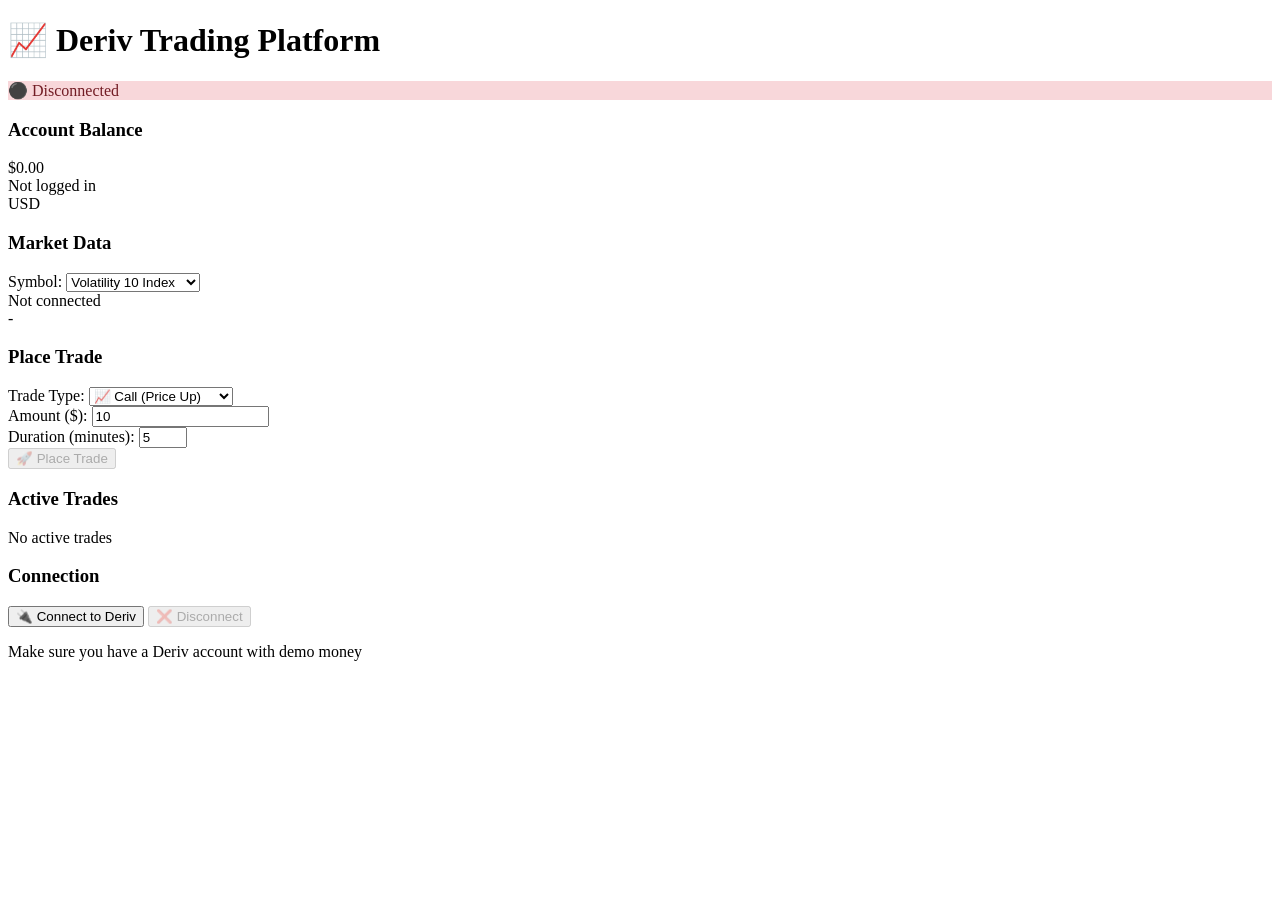
==== index.html @ 1d4ef601 "Create index.html" ====
<!DOCTYPE html>
<html lang="en">
<head>
    <meta charset="UTF-8">
    <meta name="viewport" content="width=device-width, initial-scale=1.0">
    <title>Deriv Trading Platform</title>
    <link rel="stylesheet" href="style.css">
</head>
<body>
    <div class="container">
        <!-- Header -->
        <header>
            <h1>📈 Deriv Trading Platform</h1>
            <div class="connection-status" id="connectionStatus">
                ⚫ Disconnected
            </div>
        </header>

        <!-- Dashboard -->
        <div class="dashboard">
            <!-- Account Info -->
            <div class="card account-card">
                <h3>Account Balance</h3>
                <div class="balance" id="balance">$0.00</div>
                <div class="account-id" id="accountId">Not logged in</div>
                <div class="currency" id="currency">USD</div>
            </div>

            <!-- Market Data -->
            <div class="card market-card">
                <h3>Market Data</h3>
                <div class="symbol-selector">
                    <label for="symbol">Symbol:</label>
                    <select id="symbol">
                        <option value="R_10">Volatility 10 Index</option>
                        <option value="R_25">Volatility 25 Index</option>
                        <option value="R_50">Volatility 50 Index</option>
                        <option value="R_75">Volatility 75 Index</option>
                        <option value="R_100">Volatility 100 Index</option>
                        <option value="1HZ10V">1HZ10V Index</option>
                    </select>
                </div>
                <div class="current-price" id="currentPrice">Loading...</div>
                <div class="last-updated" id="lastUpdated">-</div>
            </div>

            <!-- Trading Form -->
            <div class="card trade-card">
                <h3>Place Trade</h3>
                <div class="form-group">
                    <label for="tradeType">Trade Type:</label>
                    <select id="tradeType">
                        <option value="CALL">📈 Call (Price Up)</option>
                        <option value="PUT">📉 Put (Price Down)</option>
                    </select>
                </div>
                <div class="form-group">
                    <label for="amount">Amount ($):</label>
                    <input type="number" id="amount" value="10" min="1" step="1">
                </div>
                <div class="form-group">
                    <label for="duration">Duration (minutes):</label>
                    <input type="number" id="duration" value="5" min="1" max="60">
                </div>
                <button id="tradeButton" class="trade-btn">🚀 Place Trade</button>
                <div id="tradeMessage" class="trade-message"></div>
            </div>

            <!-- Active Trades -->
            <div class="card trades-card">
                <h3>Active Trades</h3>
                <div id="activeTradesList">
                    <p class="empty-message">No active trades</p>
                </div>
            </div>

            <!-- Connection Controls -->
            <div class="card connection-card">
                <h3>Connection</h3>
                <button id="connectButton" class="connect-btn">🔌 Connect to Deriv</button>
                <button id="disconnectButton" class="disconnect-btn">❌ Disconnect</button>
                <p class="info-text">Make sure you have a Deriv account with demo money</p>
            </div>
        </div>
    </div>

    <script src="config.js"></script>
    <script src="script.js"></script>
</body>
</html>
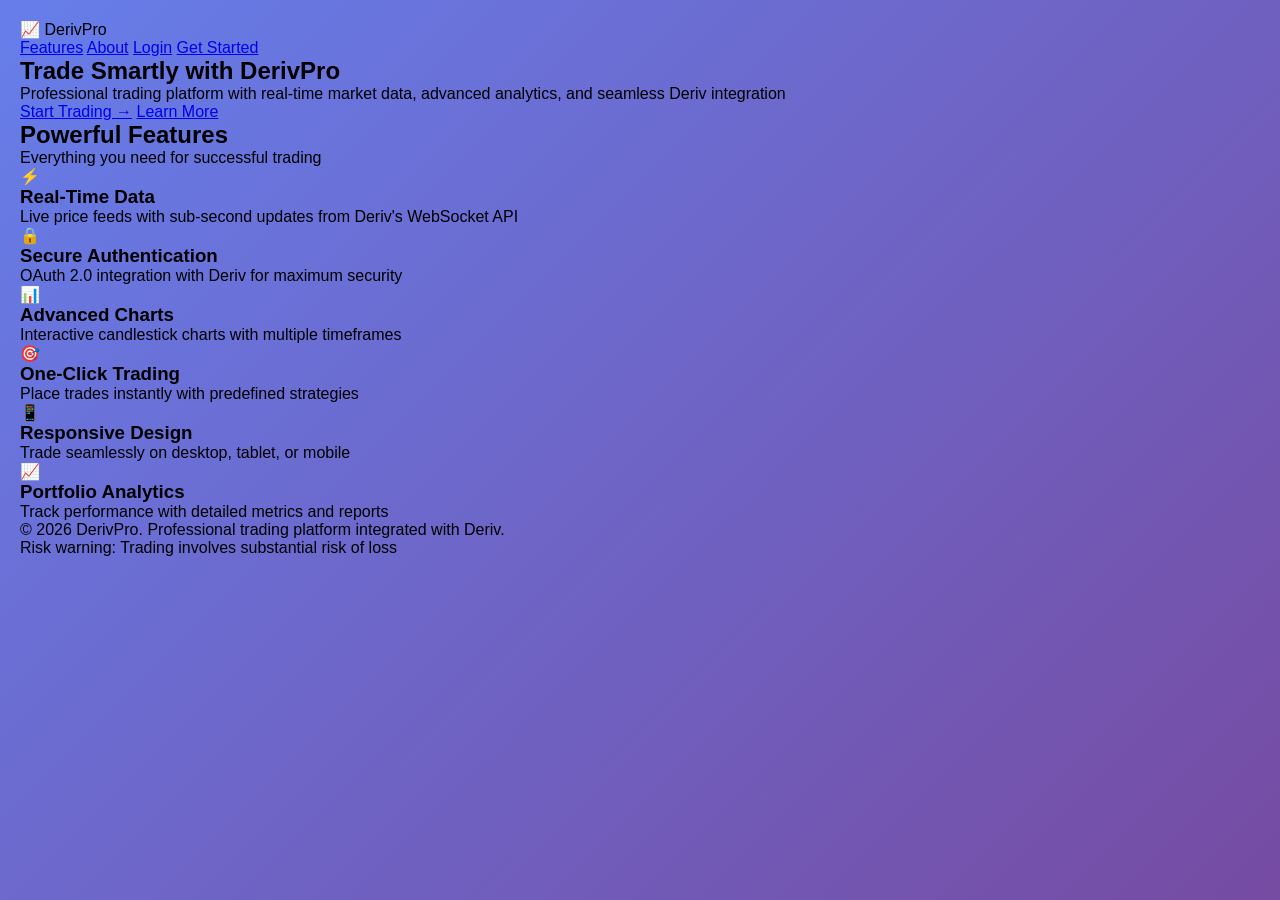
==== commit 01e60186: "Update index.html" ====
--- a/index.html
+++ b/index.html
@@ -3,88 +3,89 @@
 <head>
     <meta charset="UTF-8">
     <meta name="viewport" content="width=device-width, initial-scale=1.0">
-    <title>Deriv Trading Platform</title>
+    <title>DerivPro - Professional Trading Platform</title>
     <link rel="stylesheet" href="style.css">
+    <link href="https://fonts.googleapis.com/css2?family=Inter:wght@300;400;500;600;700;800&display=swap" rel="stylesheet">
 </head>
 <body>
-    <div class="container">
-        <!-- Header -->
-        <header>
-            <h1>📈 Deriv Trading Platform</h1>
-            <div class="connection-status" id="connectionStatus">
-                ⚫ Disconnected
+    <nav class="navbar">
+        <div class="nav-container">
+            <div class="logo">
+                <span class="logo-icon">📈</span>
+                <span class="logo-text">Deriv<span class="logo-highlight">Pro</span></span>
             </div>
-        </header>
+            <div class="nav-links">
+                <a href="#features">Features</a>
+                <a href="#about">About</a>
+                <a href="login.html" class="nav-login">Login</a>
+                <a href="login.html" class="btn-primary">Get Started</a>
+            </div>
+        </div>
+    </nav>
 
-        <!-- Dashboard -->
-        <div class="dashboard">
-            <!-- Account Info -->
-            <div class="card account-card">
-                <h3>Account Balance</h3>
-                <div class="balance" id="balance">$0.00</div>
-                <div class="account-id" id="accountId">Not logged in</div>
-                <div class="currency" id="currency">USD</div>
+    <section class="hero">
+        <div class="hero-container">
+            <h1 class="hero-title">
+                Trade Smartly with 
+                <span class="gradient-text">DerivPro</span>
+            </h1>
+            <p class="hero-subtitle">
+                Professional trading platform with real-time market data, 
+                advanced analytics, and seamless Deriv integration
+            </p>
+            <div class="hero-buttons">
+                <a href="login.html" class="btn-hero-primary">Start Trading →</a>
+                <a href="#features" class="btn-hero-secondary">Learn More</a>
             </div>
+        </div>
+    </section>
 
-            <!-- Market Data -->
-            <div class="card market-card">
-                <h3>Market Data</h3>
-                <div class="symbol-selector">
-                    <label for="symbol">Symbol:</label>
-                    <select id="symbol">
-                        <option value="R_10">Volatility 10 Index</option>
-                        <option value="R_25">Volatility 25 Index</option>
-                        <option value="R_50">Volatility 50 Index</option>
-                        <option value="R_75">Volatility 75 Index</option>
-                        <option value="R_100">Volatility 100 Index</option>
-                        <option value="1HZ10V">1HZ10V Index</option>
-                    </select>
+    <section id="features" class="features">
+        <div class="container">
+            <h2 class="section-title">Powerful Features</h2>
+            <p class="section-subtitle">Everything you need for successful trading</p>
+            <div class="features-grid">
+                <div class="feature-card">
+                    <div class="feature-icon">⚡</div>
+                    <h3>Real-Time Data</h3>
+                    <p>Live price feeds with sub-second updates from Deriv's WebSocket API</p>
                 </div>
-                <div class="current-price" id="currentPrice">Loading...</div>
-                <div class="last-updated" id="lastUpdated">-</div>
-            </div>
-
-            <!-- Trading Form -->
-            <div class="card trade-card">
-                <h3>Place Trade</h3>
-                <div class="form-group">
-                    <label for="tradeType">Trade Type:</label>
-                    <select id="tradeType">
-                        <option value="CALL">📈 Call (Price Up)</option>
-                        <option value="PUT">📉 Put (Price Down)</option>
-                    </select>
+                <div class="feature-card">
+                    <div class="feature-icon">🔒</div>
+                    <h3>Secure Authentication</h3>
+                    <p>OAuth 2.0 integration with Deriv for maximum security</p>
                 </div>
-                <div class="form-group">
-                    <label for="amount">Amount ($):</label>
-                    <input type="number" id="amount" value="10" min="1" step="1">
+                <div class="feature-card">
+                    <div class="feature-icon">📊</div>
+                    <h3>Advanced Charts</h3>
+                    <p>Interactive candlestick charts with multiple timeframes</p>
                 </div>
-                <div class="form-group">
-                    <label for="duration">Duration (minutes):</label>
-                    <input type="number" id="duration" value="5" min="1" max="60">
+                <div class="feature-card">
+                    <div class="feature-icon">🎯</div>
+                    <h3>One-Click Trading</h3>
+                    <p>Place trades instantly with predefined strategies</p>
                 </div>
-                <button id="tradeButton" class="trade-btn">🚀 Place Trade</button>
-                <div id="tradeMessage" class="trade-message"></div>
-            </div>
-
-            <!-- Active Trades -->
-            <div class="card trades-card">
-                <h3>Active Trades</h3>
-                <div id="activeTradesList">
-                    <p class="empty-message">No active trades</p>
+                <div class="feature-card">
+                    <div class="feature-icon">📱</div>
+                    <h3>Responsive Design</h3>
+                    <p>Trade seamlessly on desktop, tablet, or mobile</p>
+                </div>
+                <div class="feature-card">
+                    <div class="feature-icon">📈</div>
+                    <h3>Portfolio Analytics</h3>
+                    <p>Track performance with detailed metrics and reports</p>
                 </div>
             </div>
+        </div>
+    </section>
 
-            <!-- Connection Controls -->
-            <div class="card connection-card">
-                <h3>Connection</h3>
-                <button id="connectButton" class="connect-btn">🔌 Connect to Deriv</button>
-                <button id="disconnectButton" class="disconnect-btn">❌ Disconnect</button>
-                <p class="info-text">Make sure you have a Deriv account with demo money</p>
-            </div>
+    <footer class="footer">
+        <div class="container">
+            <p>&copy; 2026 DerivPro. Professional trading platform integrated with Deriv.</p>
+            <p class="disclaimer">Risk warning: Trading involves substantial risk of loss</p>
         </div>
-    </div>
+    </footer>
 
     <script src="config.js"></script>
-    <script src="script.js"></script>
 </body>
 </html>
--- a/style.css
+++ b/style.css
@@ -0,0 +1,243 @@
+* {
+    margin: 0;
+    padding: 0;
+    box-sizing: border-box;
+}
+
+body {
+    font-family: -apple-system, BlinkMacSystemFont, 'Segoe UI', Roboto, Oxygen, Ubuntu, sans-serif;
+    background: linear-gradient(135deg, #667eea 0%, #764ba2 100%);
+    min-height: 100vh;
+    padding: 20px;
+}
+
+.container {
+    max-width: 1400px;
+    margin: 0 auto;
+}
+
+header {
+    display: flex;
+    justify-content: space-between;
+    align-items: center;
+    margin-bottom: 30px;
+    padding: 20px;
+    background: white;
+    border-radius: 15px;
+    box-shadow: 0 10px 30px rgba(0,0,0,0.1);
+}
+
+header h1 {
+    color: #333;
+    font-size: 1.8rem;
+}
+
+.connection-status {
+    padding: 8px 16px;
+    border-radius: 20px;
+    font-weight: bold;
+    background: #f0f0f0;
+    color: #666;
+}
+
+.dashboard {
+    display: grid;
+    grid-template-columns: repeat(auto-fit, minmax(350px, 1fr));
+    gap: 25px;
+}
+
+.card {
+    background: white;
+    border-radius: 15px;
+    padding: 20px;
+    box-shadow: 0 10px 30px rgba(0,0,0,0.1);
+    transition: transform 0.2s;
+}
+
+.card:hover {
+    transform: translateY(-5px);
+}
+
+.card h3 {
+    color: #333;
+    margin-bottom: 15px;
+    font-size: 1.3rem;
+    border-bottom: 2px solid #667eea;
+    padding-bottom: 8px;
+}
+
+.account-card .balance {
+    font-size: 2.5rem;
+    font-weight: bold;
+    color: #28a745;
+    margin: 10px 0;
+}
+
+.account-card .account-id {
+    color: #666;
+    font-size: 0.85rem;
+    margin: 5px 0;
+}
+
+.account-card .currency {
+    color: #999;
+    font-size: 0.9rem;
+}
+
+.current-price {
+    font-size: 2rem;
+    font-weight: bold;
+    color: #667eea;
+    margin: 15px 0;
+}
+
+.last-updated {
+    color: #999;
+    font-size: 0.8rem;
+}
+
+.form-group {
+    margin-bottom: 15px;
+}
+
+.form-group label {
+    display: block;
+    margin-bottom: 5px;
+    color: #333;
+    font-weight: 500;
+}
+
+.form-group select,
+.form-group input {
+    width: 100%;
+    padding: 10px;
+    border: 1px solid #ddd;
+    border-radius: 8px;
+    font-size: 1rem;
+    transition: border-color 0.2s;
+}
+
+.form-group select:focus,
+.form-group input:focus {
+    outline: none;
+    border-color: #667eea;
+}
+
+.trade-btn,
+.connect-btn,
+.disconnect-btn {
+    width: 100%;
+    padding: 12px;
+    border: none;
+    border-radius: 8px;
+    font-size: 1rem;
+    font-weight: bold;
+    cursor: pointer;
+    transition: all 0.2s;
+    margin-top: 10px;
+}
+
+.trade-btn {
+    background: linear-gradient(135deg, #667eea 0%, #764ba2 100%);
+    color: white;
+}
+
+.trade-btn:hover:not(:disabled) {
+    transform: scale(1.02);
+    box-shadow: 0 5px 15px rgba(102, 126, 234, 0.4);
+}
+
+.trade-btn:disabled {
+    background: #ccc;
+    cursor: not-allowed;
+}
+
+.connect-btn {
+    background: #28a745;
+    color: white;
+    margin-bottom: 10px;
+}
+
+.connect-btn:hover {
+    background: #218838;
+}
+
+.disconnect-btn {
+    background: #dc3545;
+    color: white;
+}
+
+.disconnect-btn:hover {
+    background: #c82333;
+}
+
+.trade-message {
+    margin-top: 10px;
+    padding: 10px;
+    border-radius: 8px;
+    font-size: 0.9rem;
+}
+
+.trade-message.success {
+    background: #d4edda;
+    color: #155724;
+}
+
+.trade-message.error {
+    background: #f8d7da;
+    color: #721c24;
+}
+
+.empty-message {
+    color: #999;
+    text-align: center;
+    padding: 20px;
+}
+
+.active-trade-item {
+    background: #f8f9fa;
+    padding: 10px;
+    margin-bottom: 10px;
+    border-radius: 8px;
+    border-left: 4px solid #667eea;
+}
+
+.active-trade-item .trade-type {
+    font-weight: bold;
+    display: inline-block;
+    padding: 2px 8px;
+    border-radius: 4px;
+    font-size: 0.8rem;
+}
+
+.active-trade-item .trade-type.call {
+    background: #28a745;
+    color: white;
+}
+
+.active-trade-item .trade-type.put {
+    background: #dc3545;
+    color: white;
+}
+
+.info-text {
+    margin-top: 15px;
+    font-size: 0.8rem;
+    color: #999;
+    text-align: center;
+}
+
+@media (max-width: 768px) {
+    .dashboard {
+        grid-template-columns: 1fr;
+    }
+    
+    header {
+        flex-direction: column;
+        gap: 10px;
+    }
+    
+    .balance {
+        font-size: 1.8rem;
+    }
+}
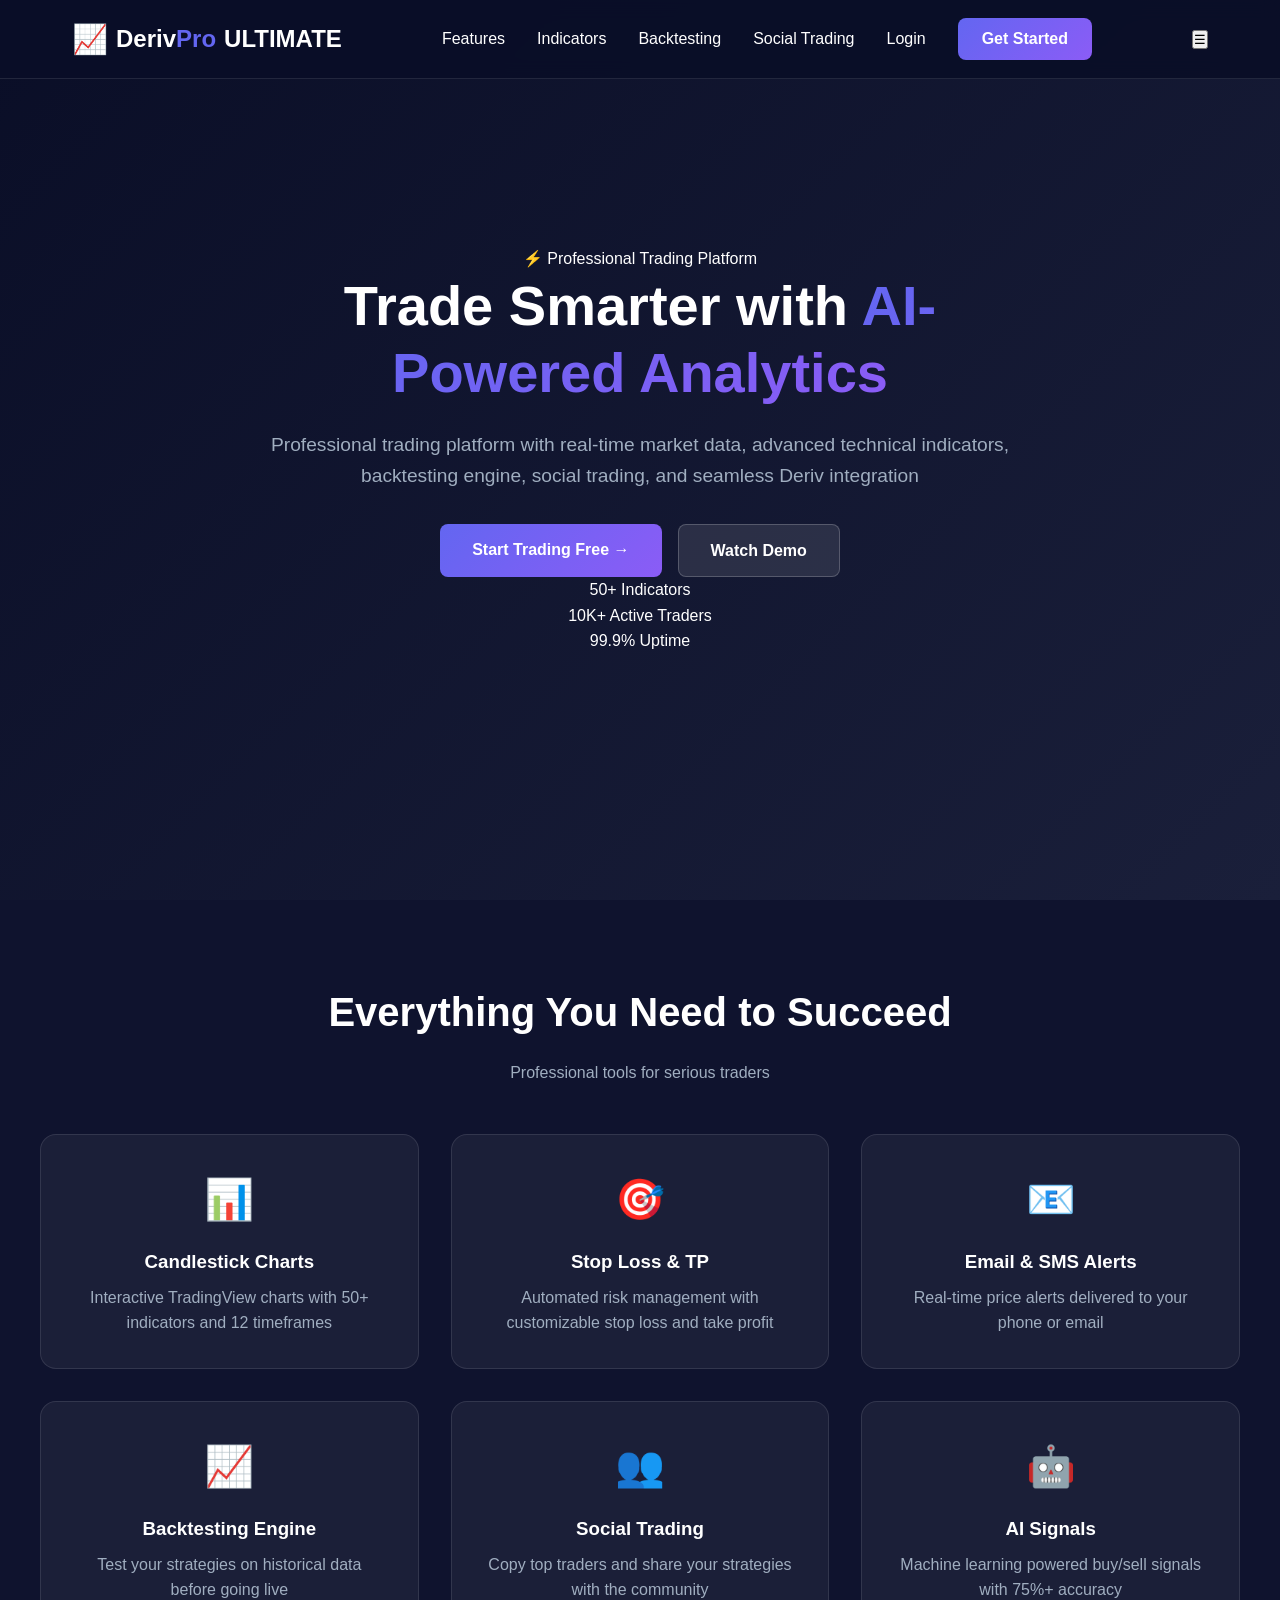
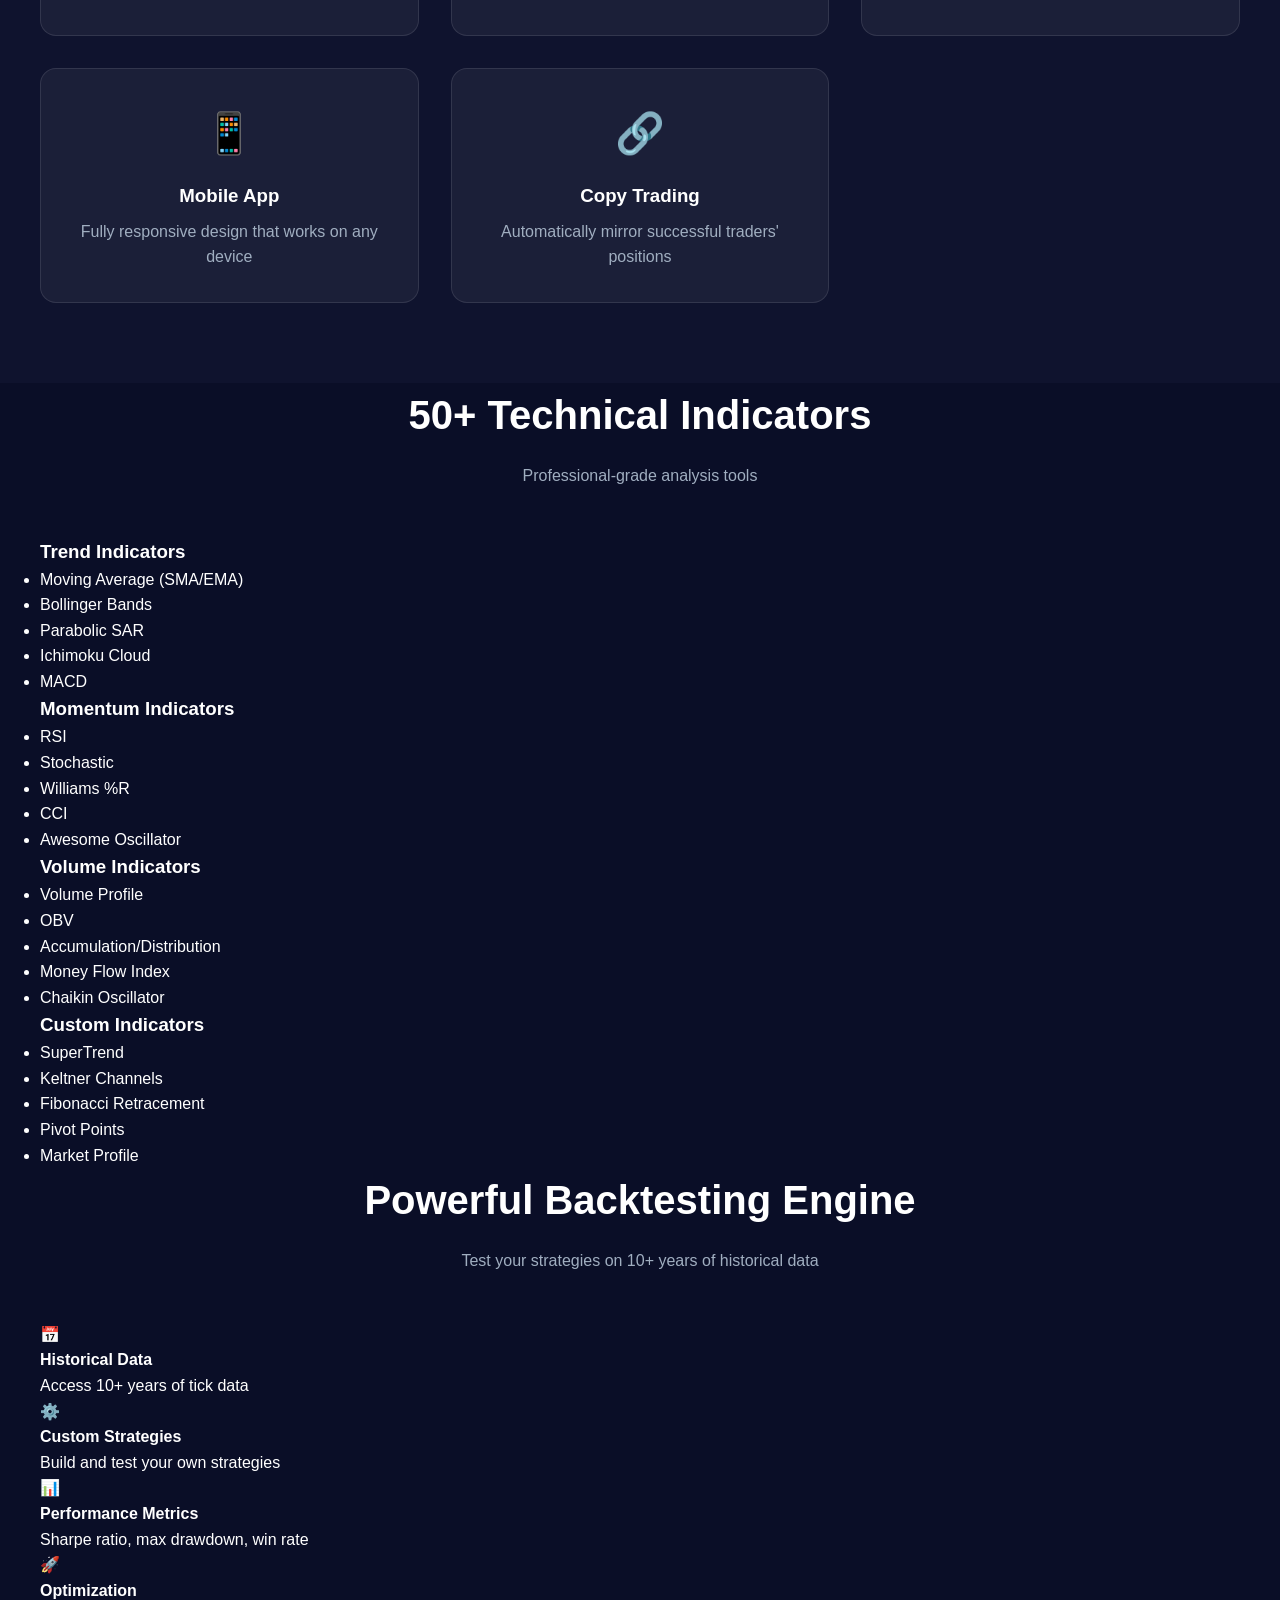
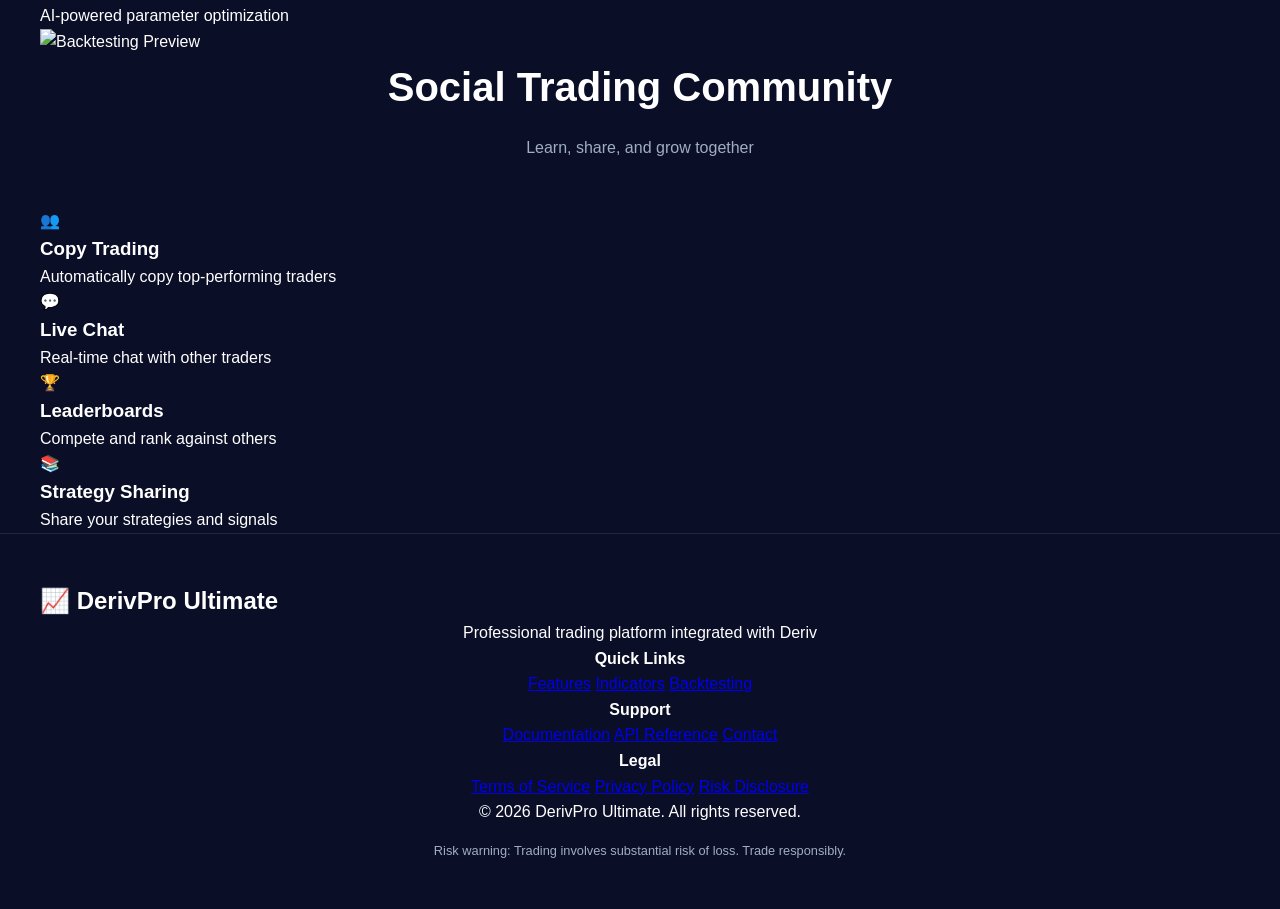
==== commit 7dc4e79b: "Update index.html" ====
--- a/index.html
+++ b/index.html
@@ -2,10 +2,12 @@
 <html lang="en">
 <head>
     <meta charset="UTF-8">
-    <meta name="viewport" content="width=device-width, initial-scale=1.0">
-    <title>DerivPro - Professional Trading Platform</title>
+    <meta name="viewport" content="width=device-width, initial-scale=1.0, viewport-fit=cover">
+    <title>DerivPro Ultimate - Professional Trading Platform</title>
     <link rel="stylesheet" href="style.css">
     <link href="https://fonts.googleapis.com/css2?family=Inter:wght@300;400;500;600;700;800&display=swap" rel="stylesheet">
+    <meta name="theme-color" content="#0a0e27">
+    <link rel="manifest" href="manifest.json">
 </head>
 <body>
     <nav class="navbar">
@@ -13,67 +15,218 @@
             <div class="logo">
                 <span class="logo-icon">📈</span>
                 <span class="logo-text">Deriv<span class="logo-highlight">Pro</span></span>
+                <span class="beta-badge">ULTIMATE</span>
             </div>
             <div class="nav-links">
                 <a href="#features">Features</a>
-                <a href="#about">About</a>
+                <a href="#indicators">Indicators</a>
+                <a href="#backtesting">Backtesting</a>
+                <a href="#social">Social Trading</a>
                 <a href="login.html" class="nav-login">Login</a>
                 <a href="login.html" class="btn-primary">Get Started</a>
             </div>
+            <button class="mobile-menu-btn" id="mobileMenuBtn">☰</button>
         </div>
     </nav>
 
     <section class="hero">
         <div class="hero-container">
+            <div class="hero-badge">
+                <span>⚡ Professional Trading Platform</span>
+            </div>
             <h1 class="hero-title">
-                Trade Smartly with 
-                <span class="gradient-text">DerivPro</span>
+                Trade Smarter with 
+                <span class="gradient-text">AI-Powered Analytics</span>
             </h1>
             <p class="hero-subtitle">
-                Professional trading platform with real-time market data, 
-                advanced analytics, and seamless Deriv integration
+                Professional trading platform with real-time market data, advanced technical indicators, 
+                backtesting engine, social trading, and seamless Deriv integration
             </p>
             <div class="hero-buttons">
-                <a href="login.html" class="btn-hero-primary">Start Trading →</a>
-                <a href="#features" class="btn-hero-secondary">Learn More</a>
+                <a href="login.html" class="btn-hero-primary">Start Trading Free →</a>
+                <a href="#features" class="btn-hero-secondary">Watch Demo</a>
+            </div>
+            <div class="hero-stats">
+                <div class="hero-stat">
+                    <span class="stat-number">50+</span>
+                    <span class="stat-label">Indicators</span>
+                </div>
+                <div class="hero-stat">
+                    <span class="stat-number">10K+</span>
+                    <span class="stat-label">Active Traders</span>
+                </div>
+                <div class="hero-stat">
+                    <span class="stat-number">99.9%</span>
+                    <span class="stat-label">Uptime</span>
+                </div>
             </div>
         </div>
     </section>
 
     <section id="features" class="features">
         <div class="container">
-            <h2 class="section-title">Powerful Features</h2>
-            <p class="section-subtitle">Everything you need for successful trading</p>
+            <h2 class="section-title">Everything You Need to Succeed</h2>
+            <p class="section-subtitle">Professional tools for serious traders</p>
             <div class="features-grid">
                 <div class="feature-card">
-                    <div class="feature-icon">⚡</div>
-                    <h3>Real-Time Data</h3>
-                    <p>Live price feeds with sub-second updates from Deriv's WebSocket API</p>
-                </div>
-                <div class="feature-card">
-                    <div class="feature-icon">🔒</div>
-                    <h3>Secure Authentication</h3>
-                    <p>OAuth 2.0 integration with Deriv for maximum security</p>
-                </div>
-                <div class="feature-card">
                     <div class="feature-icon">📊</div>
-                    <h3>Advanced Charts</h3>
-                    <p>Interactive candlestick charts with multiple timeframes</p>
+                    <h3>Candlestick Charts</h3>
+                    <p>Interactive TradingView charts with 50+ indicators and 12 timeframes</p>
                 </div>
                 <div class="feature-card">
                     <div class="feature-icon">🎯</div>
-                    <h3>One-Click Trading</h3>
-                    <p>Place trades instantly with predefined strategies</p>
+                    <h3>Stop Loss & TP</h3>
+                    <p>Automated risk management with customizable stop loss and take profit</p>
+                </div>
+                <div class="feature-card">
+                    <div class="feature-icon">📧</div>
+                    <h3>Email & SMS Alerts</h3>
+                    <p>Real-time price alerts delivered to your phone or email</p>
+                </div>
+                <div class="feature-card">
+                    <div class="feature-icon">📈</div>
+                    <h3>Backtesting Engine</h3>
+                    <p>Test your strategies on historical data before going live</p>
+                </div>
+                <div class="feature-card">
+                    <div class="feature-icon">👥</div>
+                    <h3>Social Trading</h3>
+                    <p>Copy top traders and share your strategies with the community</p>
+                </div>
+                <div class="feature-card">
+                    <div class="feature-icon">🤖</div>
+                    <h3>AI Signals</h3>
+                    <p>Machine learning powered buy/sell signals with 75%+ accuracy</p>
                 </div>
                 <div class="feature-card">
                     <div class="feature-icon">📱</div>
-                    <h3>Responsive Design</h3>
-                    <p>Trade seamlessly on desktop, tablet, or mobile</p>
-                </div>
-                <div class="feature-card">
-                    <div class="feature-icon">📈</div>
-                    <h3>Portfolio Analytics</h3>
-                    <p>Track performance with detailed metrics and reports</p>
+                    <h3>Mobile App</h3>
+                    <p>Fully responsive design that works on any device</p>
+                </div>
+                <div class="feature-card">
+                    <div class="feature-icon">🔗</div>
+                    <h3>Copy Trading</h3>
+                    <p>Automatically mirror successful traders' positions</p>
+                </div>
+            </div>
+        </div>
+    </section>
+
+    <section id="indicators" class="indicators-section">
+        <div class="container">
+            <h2 class="section-title">50+ Technical Indicators</h2>
+            <p class="section-subtitle">Professional-grade analysis tools</p>
+            <div class="indicators-grid">
+                <div class="indicator-category">
+                    <h3>Trend Indicators</h3>
+                    <ul>
+                        <li>Moving Average (SMA/EMA)</li>
+                        <li>Bollinger Bands</li>
+                        <li>Parabolic SAR</li>
+                        <li>Ichimoku Cloud</li>
+                        <li>MACD</li>
+                    </ul>
+                </div>
+                <div class="indicator-category">
+                    <h3>Momentum Indicators</h3>
+                    <ul>
+                        <li>RSI</li>
+                        <li>Stochastic</li>
+                        <li>Williams %R</li>
+                        <li>CCI</li>
+                        <li>Awesome Oscillator</li>
+                    </ul>
+                </div>
+                <div class="indicator-category">
+                    <h3>Volume Indicators</h3>
+                    <ul>
+                        <li>Volume Profile</li>
+                        <li>OBV</li>
+                        <li>Accumulation/Distribution</li>
+                        <li>Money Flow Index</li>
+                        <li>Chaikin Oscillator</li>
+                    </ul>
+                </div>
+                <div class="indicator-category">
+                    <h3>Custom Indicators</h3>
+                    <ul>
+                        <li>SuperTrend</li>
+                        <li>Keltner Channels</li>
+                        <li>Fibonacci Retracement</li>
+                        <li>Pivot Points</li>
+                        <li>Market Profile</li>
+                    </ul>
+                </div>
+            </div>
+        </div>
+    </section>
+
+    <section id="backtesting" class="backtesting-section">
+        <div class="container">
+            <h2 class="section-title">Powerful Backtesting Engine</h2>
+            <p class="section-subtitle">Test your strategies on 10+ years of historical data</p>
+            <div class="backtesting-showcase">
+                <div class="backtesting-features">
+                    <div class="backtest-feature">
+                        <span>📅</span>
+                        <div>
+                            <h4>Historical Data</h4>
+                            <p>Access 10+ years of tick data</p>
+                        </div>
+                    </div>
+                    <div class="backtest-feature">
+                        <span>⚙️</span>
+                        <div>
+                            <h4>Custom Strategies</h4>
+                            <p>Build and test your own strategies</p>
+                        </div>
+                    </div>
+                    <div class="backtest-feature">
+                        <span>📊</span>
+                        <div>
+                            <h4>Performance Metrics</h4>
+                            <p>Sharpe ratio, max drawdown, win rate</p>
+                        </div>
+                    </div>
+                    <div class="backtest-feature">
+                        <span>🚀</span>
+                        <div>
+                            <h4>Optimization</h4>
+                            <p>AI-powered parameter optimization</p>
+                        </div>
+                    </div>
+                </div>
+                <div class="backtesting-preview">
+                    <img src="https://via.placeholder.com/400x300?text=Backtesting+Results+Preview" alt="Backtesting Preview">
+                </div>
+            </div>
+        </div>
+    </section>
+
+    <section id="social" class="social-section">
+        <div class="container">
+            <h2 class="section-title">Social Trading Community</h2>
+            <p class="section-subtitle">Learn, share, and grow together</p>
+            <div class="social-features">
+                <div class="social-card">
+                    <div class="social-icon">👥</div>
+                    <h3>Copy Trading</h3>
+                    <p>Automatically copy top-performing traders</p>
+                </div>
+                <div class="social-card">
+                    <div class="social-icon">💬</div>
+                    <h3>Live Chat</h3>
+                    <p>Real-time chat with other traders</p>
+                </div>
+                <div class="social-card">
+                    <div class="social-icon">🏆</div>
+                    <h3>Leaderboards</h3>
+                    <p>Compete and rank against others</p>
+                </div>
+                <div class="social-card">
+                    <div class="social-icon">📚</div>
+                    <h3>Strategy Sharing</h3>
+                    <p>Share your strategies and signals</p>
                 </div>
             </div>
         </div>
@@ -81,8 +234,34 @@
 
     <footer class="footer">
         <div class="container">
-            <p>&copy; 2026 DerivPro. Professional trading platform integrated with Deriv.</p>
-            <p class="disclaimer">Risk warning: Trading involves substantial risk of loss</p>
+            <div class="footer-content">
+                <div class="footer-section">
+                    <div class="logo">📈 DerivPro Ultimate</div>
+                    <p>Professional trading platform integrated with Deriv</p>
+                </div>
+                <div class="footer-section">
+                    <h4>Quick Links</h4>
+                    <a href="#features">Features</a>
+                    <a href="#indicators">Indicators</a>
+                    <a href="#backtesting">Backtesting</a>
+                </div>
+                <div class="footer-section">
+                    <h4 support">Support</h4>
+                    <a href="#">Documentation</a>
+                    <a href="#">API Reference</a>
+                    <a href="#">Contact</a>
+                </div>
+                <div class="footer-section">
+                    <h4>Legal</h4>
+                    <a href="#">Terms of Service</a>
+                    <a href="#">Privacy Policy</a>
+                    <a href="#">Risk Disclosure</a>
+                </div>
+            </div>
+            <div class="footer-bottom">
+                <p>&copy; 2026 DerivPro Ultimate. All rights reserved.</p>
+                <p class="disclaimer">Risk warning: Trading involves substantial risk of loss. Trade responsibly.</p>
+            </div>
         </div>
     </footer>
 
--- a/style.css
+++ b/style.css
@@ -5,239 +5,346 @@
 }
 
 body {
-    font-family: -apple-system, BlinkMacSystemFont, 'Segoe UI', Roboto, Oxygen, Ubuntu, sans-serif;
-    background: linear-gradient(135deg, #667eea 0%, #764ba2 100%);
+    font-family: 'Inter', -apple-system, BlinkMacSystemFont, sans-serif;
+    background: #0a0e27;
+    color: #ffffff;
+    line-height: 1.6;
+}
+
+/* Navigation */
+.navbar {
+    background: rgba(10, 14, 39, 0.95);
+    backdrop-filter: blur(10px);
+    position: fixed;
+    width: 100%;
+    top: 0;
+    z-index: 1000;
+    border-bottom: 1px solid rgba(255, 255, 255, 0.1);
+}
+
+.nav-container {
+    max-width: 1200px;
+    margin: 0 auto;
+    padding: 1rem 2rem;
+    display: flex;
+    justify-content: space-between;
+    align-items: center;
+}
+
+.logo {
+    display: flex;
+    align-items: center;
+    gap: 8px;
+    font-size: 1.5rem;
+    font-weight: 700;
+}
+
+.logo-icon {
+    font-size: 1.8rem;
+}
+
+.logo-text {
+    color: #fff;
+}
+
+.logo-highlight {
+    color: #6366f1;
+}
+
+.nav-links {
+    display: flex;
+    gap: 2rem;
+    align-items: center;
+}
+
+.nav-links a {
+    color: #fff;
+    text-decoration: none;
+    transition: color 0.3s;
+}
+
+.nav-links a:hover {
+    color: #6366f1;
+}
+
+.btn-primary {
+    background: linear-gradient(135deg, #6366f1, #8b5cf6);
+    padding: 0.5rem 1.5rem;
+    border-radius: 8px;
+    font-weight: 600;
+}
+
+/* Hero Section */
+.hero {
     min-height: 100vh;
-    padding: 20px;
+    display: flex;
+    align-items: center;
+    justify-content: center;
+    background: linear-gradient(135deg, #0a0e27 0%, #1a1f3a 100%);
+    text-align: center;
+    padding: 6rem 2rem;
+}
+
+.hero-container {
+    max-width: 800px;
+}
+
+.hero-title {
+    font-size: 3.5rem;
+    font-weight: 800;
+    margin-bottom: 1.5rem;
+    line-height: 1.2;
+}
+
+.gradient-text {
+    background: linear-gradient(135deg, #6366f1, #8b5cf6);
+    -webkit-background-clip: text;
+    background-clip: text;
+    color: transparent;
+}
+
+.hero-subtitle {
+    font-size: 1.2rem;
+    color: #a0aec0;
+    margin-bottom: 2rem;
+}
+
+.hero-buttons {
+    display: flex;
+    gap: 1rem;
+    justify-content: center;
+}
+
+.btn-hero-primary, .btn-hero-secondary {
+    padding: 0.8rem 2rem;
+    border-radius: 8px;
+    text-decoration: none;
+    font-weight: 600;
+    transition: transform 0.3s;
+}
+
+.btn-hero-primary {
+    background: linear-gradient(135deg, #6366f1, #8b5cf6);
+    color: #fff;
+}
+
+.btn-hero-secondary {
+    background: rgba(255, 255, 255, 0.1);
+    color: #fff;
+    border: 1px solid rgba(255, 255, 255, 0.2);
+}
+
+.btn-hero-primary:hover, .btn-hero-secondary:hover {
+    transform: translateY(-2px);
+}
+
+/* Features Section */
+.features {
+    padding: 5rem 2rem;
+    background: #0f132e;
 }
 
 .container {
-    max-width: 1400px;
+    max-width: 1200px;
     margin: 0 auto;
 }
 
-header {
-    display: flex;
-    justify-content: space-between;
-    align-items: center;
-    margin-bottom: 30px;
-    padding: 20px;
-    background: white;
-    border-radius: 15px;
-    box-shadow: 0 10px 30px rgba(0,0,0,0.1);
-}
-
-header h1 {
-    color: #333;
-    font-size: 1.8rem;
-}
-
-.connection-status {
-    padding: 8px 16px;
-    border-radius: 20px;
-    font-weight: bold;
-    background: #f0f0f0;
-    color: #666;
-}
-
-.dashboard {
+.section-title {
+    text-align: center;
+    font-size: 2.5rem;
+    margin-bottom: 1rem;
+}
+
+.section-subtitle {
+    text-align: center;
+    color: #a0aec0;
+    margin-bottom: 3rem;
+}
+
+.features-grid {
     display: grid;
-    grid-template-columns: repeat(auto-fit, minmax(350px, 1fr));
-    gap: 25px;
-}
-
-.card {
-    background: white;
-    border-radius: 15px;
-    padding: 20px;
-    box-shadow: 0 10px 30px rgba(0,0,0,0.1);
-    transition: transform 0.2s;
-}
-
-.card:hover {
+    grid-template-columns: repeat(auto-fit, minmax(300px, 1fr));
+    gap: 2rem;
+}
+
+.feature-card {
+    background: rgba(255, 255, 255, 0.05);
+    padding: 2rem;
+    border-radius: 16px;
+    text-align: center;
+    transition: transform 0.3s;
+    border: 1px solid rgba(255, 255, 255, 0.1);
+}
+
+.feature-card:hover {
     transform: translateY(-5px);
-}
-
-.card h3 {
-    color: #333;
-    margin-bottom: 15px;
-    font-size: 1.3rem;
-    border-bottom: 2px solid #667eea;
-    padding-bottom: 8px;
-}
-
-.account-card .balance {
+    border-color: #6366f1;
+}
+
+.feature-icon {
     font-size: 2.5rem;
-    font-weight: bold;
-    color: #28a745;
-    margin: 10px 0;
-}
-
-.account-card .account-id {
-    color: #666;
-    font-size: 0.85rem;
-    margin: 5px 0;
-}
-
-.account-card .currency {
-    color: #999;
-    font-size: 0.9rem;
-}
-
-.current-price {
-    font-size: 2rem;
-    font-weight: bold;
-    color: #667eea;
-    margin: 15px 0;
-}
-
-.last-updated {
-    color: #999;
+    margin-bottom: 1rem;
+}
+
+.feature-card h3 {
+    margin-bottom: 0.5rem;
+}
+
+.feature-card p {
+    color: #a0aec0;
+}
+
+/* Auth Pages */
+.auth-page {
+    background: linear-gradient(135deg, #0a0e27 0%, #1a1f3a 100%);
+    min-height: 100vh;
+    display: flex;
+    align-items: center;
+    justify-content: center;
+    padding: 2rem;
+}
+
+.auth-container {
+    max-width: 500px;
+    width: 100%;
+    display: flex;
+    flex-direction: column;
+    gap: 2rem;
+}
+
+.auth-card {
+    background: rgba(255, 255, 255, 0.05);
+    backdrop-filter: blur(10px);
+    border-radius: 24px;
+    padding: 2rem;
+    border: 1px solid rgba(255, 255, 255, 0.1);
+}
+
+.auth-header {
+    text-align: center;
+    margin-bottom: 2rem;
+}
+
+.auth-header h2 {
+    margin-top: 1rem;
+    margin-bottom: 0.5rem;
+}
+
+.auth-header p {
+    color: #a0aec0;
+}
+
+.auth-form {
+    display: flex;
+    flex-direction: column;
+    gap: 1.5rem;
+}
+
+.input-group {
+    display: flex;
+    flex-direction: column;
+    gap: 0.5rem;
+}
+
+.input-group label {
+    font-weight: 500;
+    color: #e2e8f0;
+}
+
+.input-group input, .input-group select {
+    background: rgba(0, 0, 0, 0.3);
+    border: 1px solid rgba(255, 255, 255, 0.1);
+    padding: 0.8rem;
+    border-radius: 8px;
+    color: #fff;
+    font-size: 1rem;
+}
+
+.input-group input:focus, .input-group select:focus {
+    outline: none;
+    border-color: #6366f1;
+}
+
+.input-hint {
+    color: #a0aec0;
     font-size: 0.8rem;
 }
 
-.form-group {
-    margin-bottom: 15px;
-}
-
-.form-group label {
-    display: block;
-    margin-bottom: 5px;
-    color: #333;
-    font-weight: 500;
-}
-
-.form-group select,
-.form-group input {
-    width: 100%;
-    padding: 10px;
-    border: 1px solid #ddd;
-    border-radius: 8px;
-    font-size: 1rem;
-    transition: border-color 0.2s;
-}
-
-.form-group select:focus,
-.form-group input:focus {
-    outline: none;
-    border-color: #667eea;
-}
-
-.trade-btn,
-.connect-btn,
-.disconnect-btn {
-    width: 100%;
-    padding: 12px;
+.btn-auth {
+    background: linear-gradient(135deg, #6366f1, #8b5cf6);
+    color: #fff;
+    padding: 1rem;
     border: none;
     border-radius: 8px;
-    font-size: 1rem;
-    font-weight: bold;
+    font-weight: 600;
     cursor: pointer;
-    transition: all 0.2s;
-    margin-top: 10px;
-}
-
-.trade-btn {
-    background: linear-gradient(135deg, #667eea 0%, #764ba2 100%);
-    color: white;
-}
-
-.trade-btn:hover:not(:disabled) {
-    transform: scale(1.02);
-    box-shadow: 0 5px 15px rgba(102, 126, 234, 0.4);
-}
-
-.trade-btn:disabled {
-    background: #ccc;
-    cursor: not-allowed;
-}
-
-.connect-btn {
-    background: #28a745;
-    color: white;
-    margin-bottom: 10px;
-}
-
-.connect-btn:hover {
-    background: #218838;
-}
-
-.disconnect-btn {
-    background: #dc3545;
-    color: white;
-}
-
-.disconnect-btn:hover {
-    background: #c82333;
-}
-
-.trade-message {
-    margin-top: 10px;
-    padding: 10px;
-    border-radius: 8px;
-    font-size: 0.9rem;
-}
-
-.trade-message.success {
-    background: #d4edda;
-    color: #155724;
-}
-
-.trade-message.error {
-    background: #f8d7da;
-    color: #721c24;
-}
-
-.empty-message {
-    color: #999;
-    text-align: center;
-    padding: 20px;
-}
-
-.active-trade-item {
-    background: #f8f9fa;
-    padding: 10px;
-    margin-bottom: 10px;
-    border-radius: 8px;
-    border-left: 4px solid #667eea;
-}
-
-.active-trade-item .trade-type {
-    font-weight: bold;
-    display: inline-block;
-    padding: 2px 8px;
-    border-radius: 4px;
+    transition: transform 0.3s;
+}
+
+.btn-auth:hover {
+    transform: translateY(-2px);
+}
+
+.btn-test {
+    background: transparent;
+    border: 1px solid rgba(255, 255, 255, 0.2);
+    color: #fff;
+    padding: 0.8rem;
+    border-radius: 8px;
+    cursor: pointer;
+    margin-top: 1rem;
+}
+
+.auth-footer {
+    text-align: center;
+}
+
+.auth-footer a {
+    color: #6366f1;
+    text-decoration: none;
+}
+
+.auth-info {
+    background: rgba(99, 102, 241, 0.1);
+    padding: 1.5rem;
+    border-radius: 16px;
+    border: 1px solid rgba(99, 102, 241, 0.3);
+}
+
+.auth-info h3 {
+    margin-bottom: 1rem;
+}
+
+.auth-info p {
+    margin-bottom: 0.5rem;
+    color: #a0aec0;
+}
+
+/* Footer */
+.footer {
+    background: #0a0e27;
+    padding: 3rem 2rem;
+    text-align: center;
+    border-top: 1px solid rgba(255, 255, 255, 0.1);
+}
+
+.disclaimer {
+    color: #a0aec0;
     font-size: 0.8rem;
-}
-
-.active-trade-item .trade-type.call {
-    background: #28a745;
-    color: white;
-}
-
-.active-trade-item .trade-type.put {
-    background: #dc3545;
-    color: white;
-}
-
-.info-text {
-    margin-top: 15px;
-    font-size: 0.8rem;
-    color: #999;
-    text-align: center;
-}
-
+    margin-top: 1rem;
+}
+
+/* Responsive */
 @media (max-width: 768px) {
-    .dashboard {
+    .hero-title {
+        font-size: 2rem;
+    }
+    
+    .nav-links {
+        display: none;
+    }
+    
+    .features-grid {
         grid-template-columns: 1fr;
     }
-    
-    header {
-        flex-direction: column;
-        gap: 10px;
-    }
-    
-    .balance {
-        font-size: 1.8rem;
-    }
-}
+}
